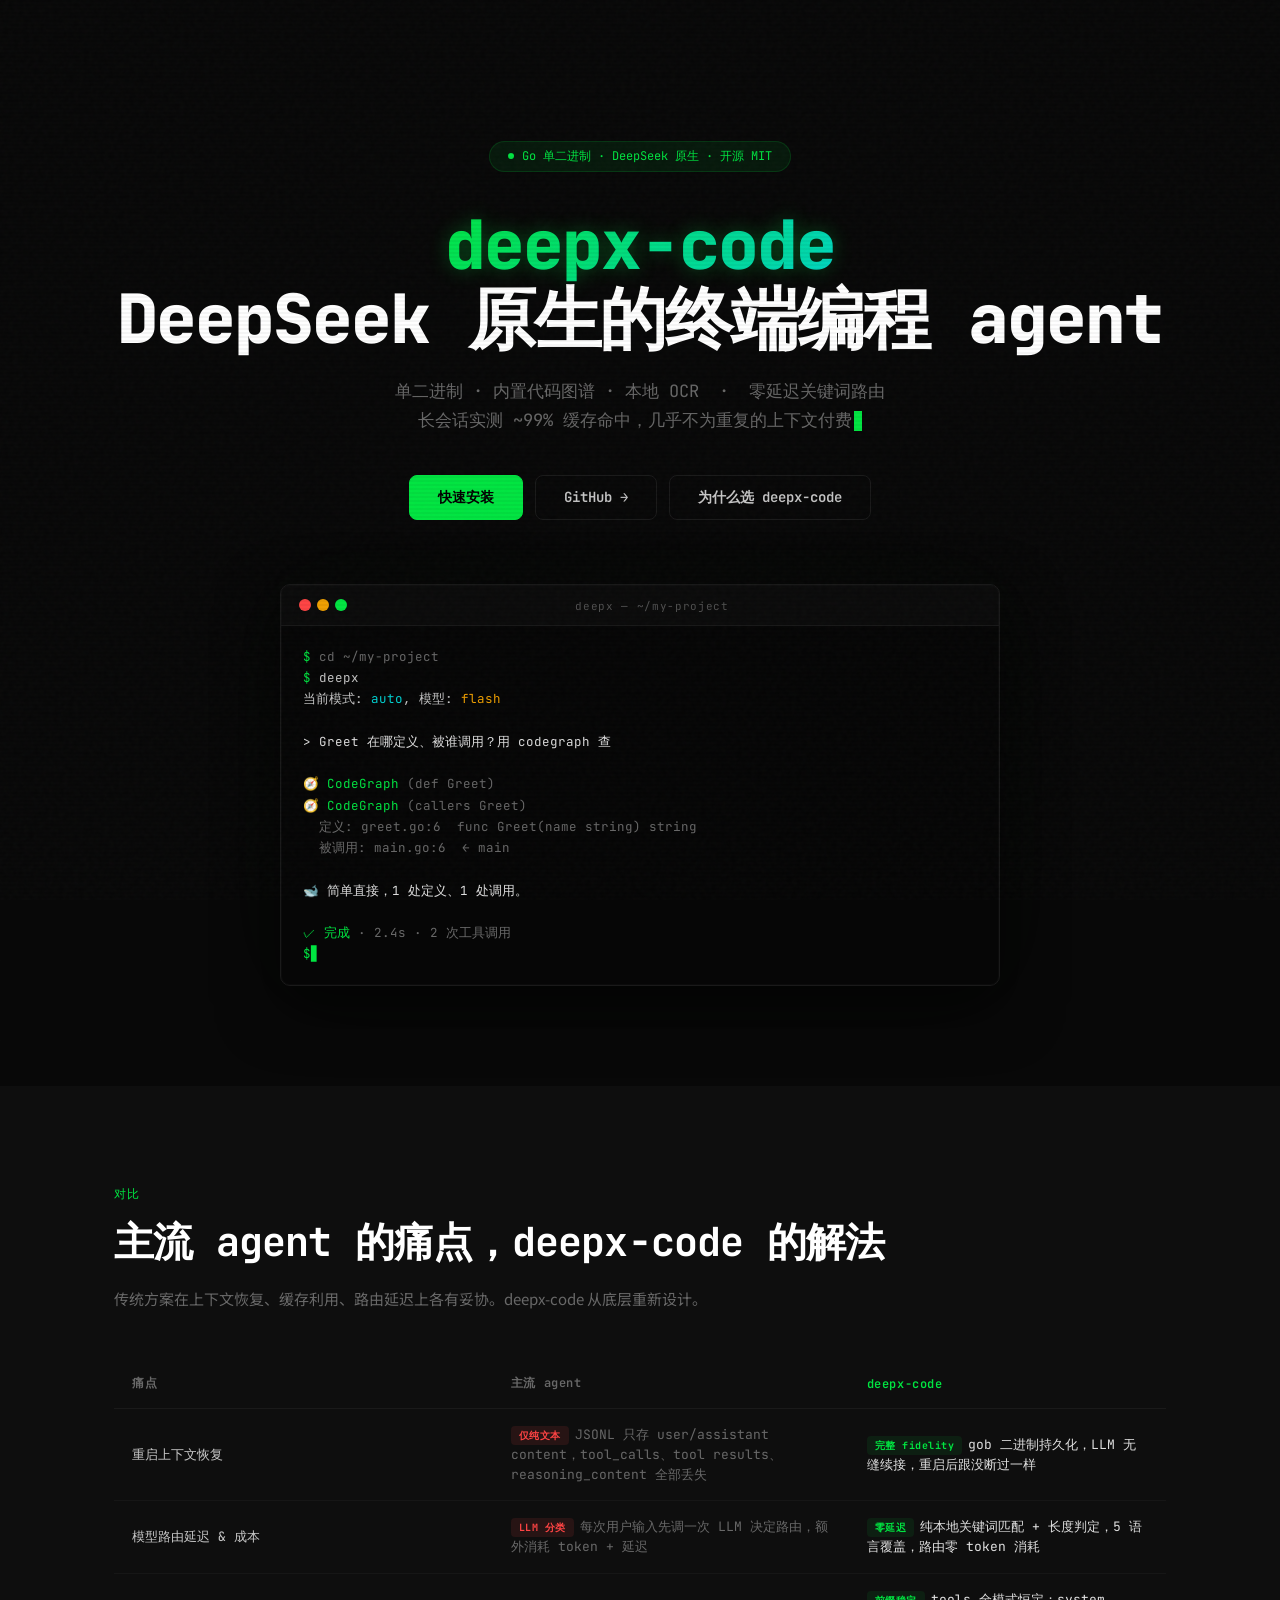
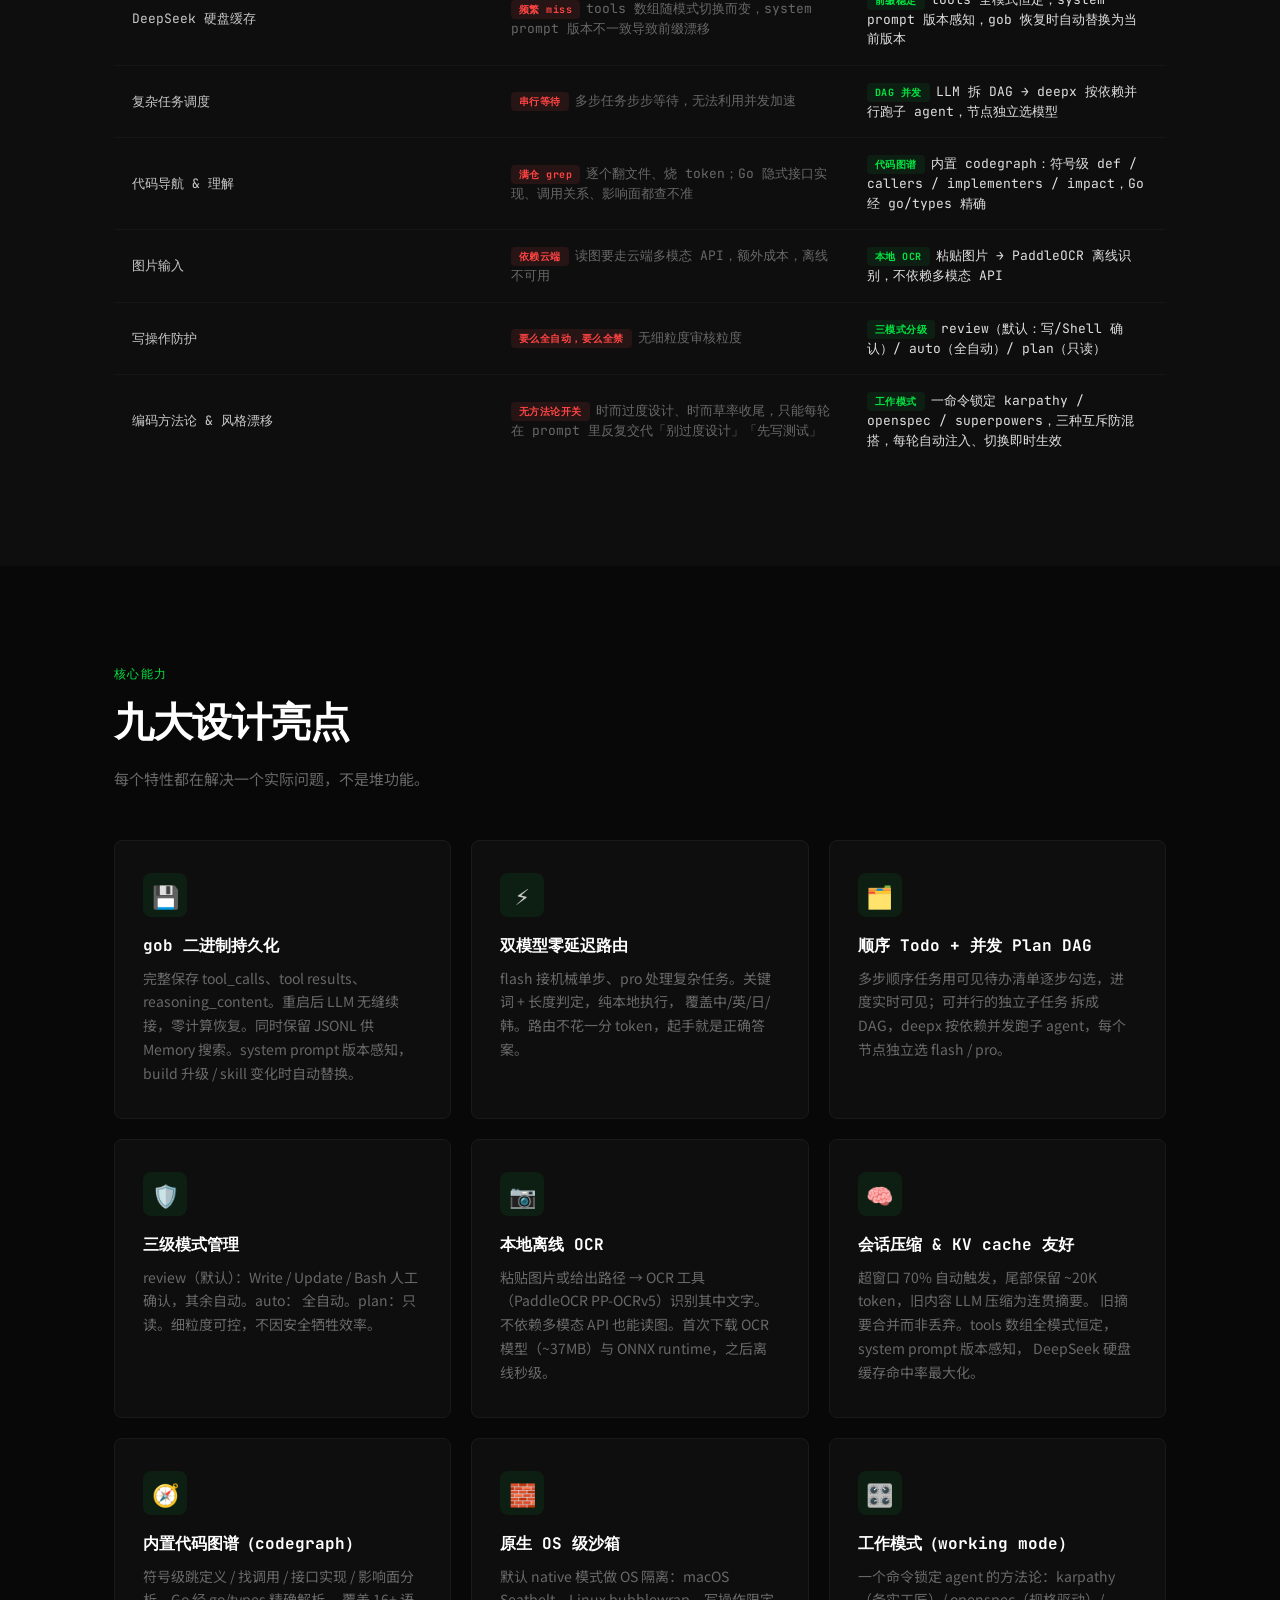
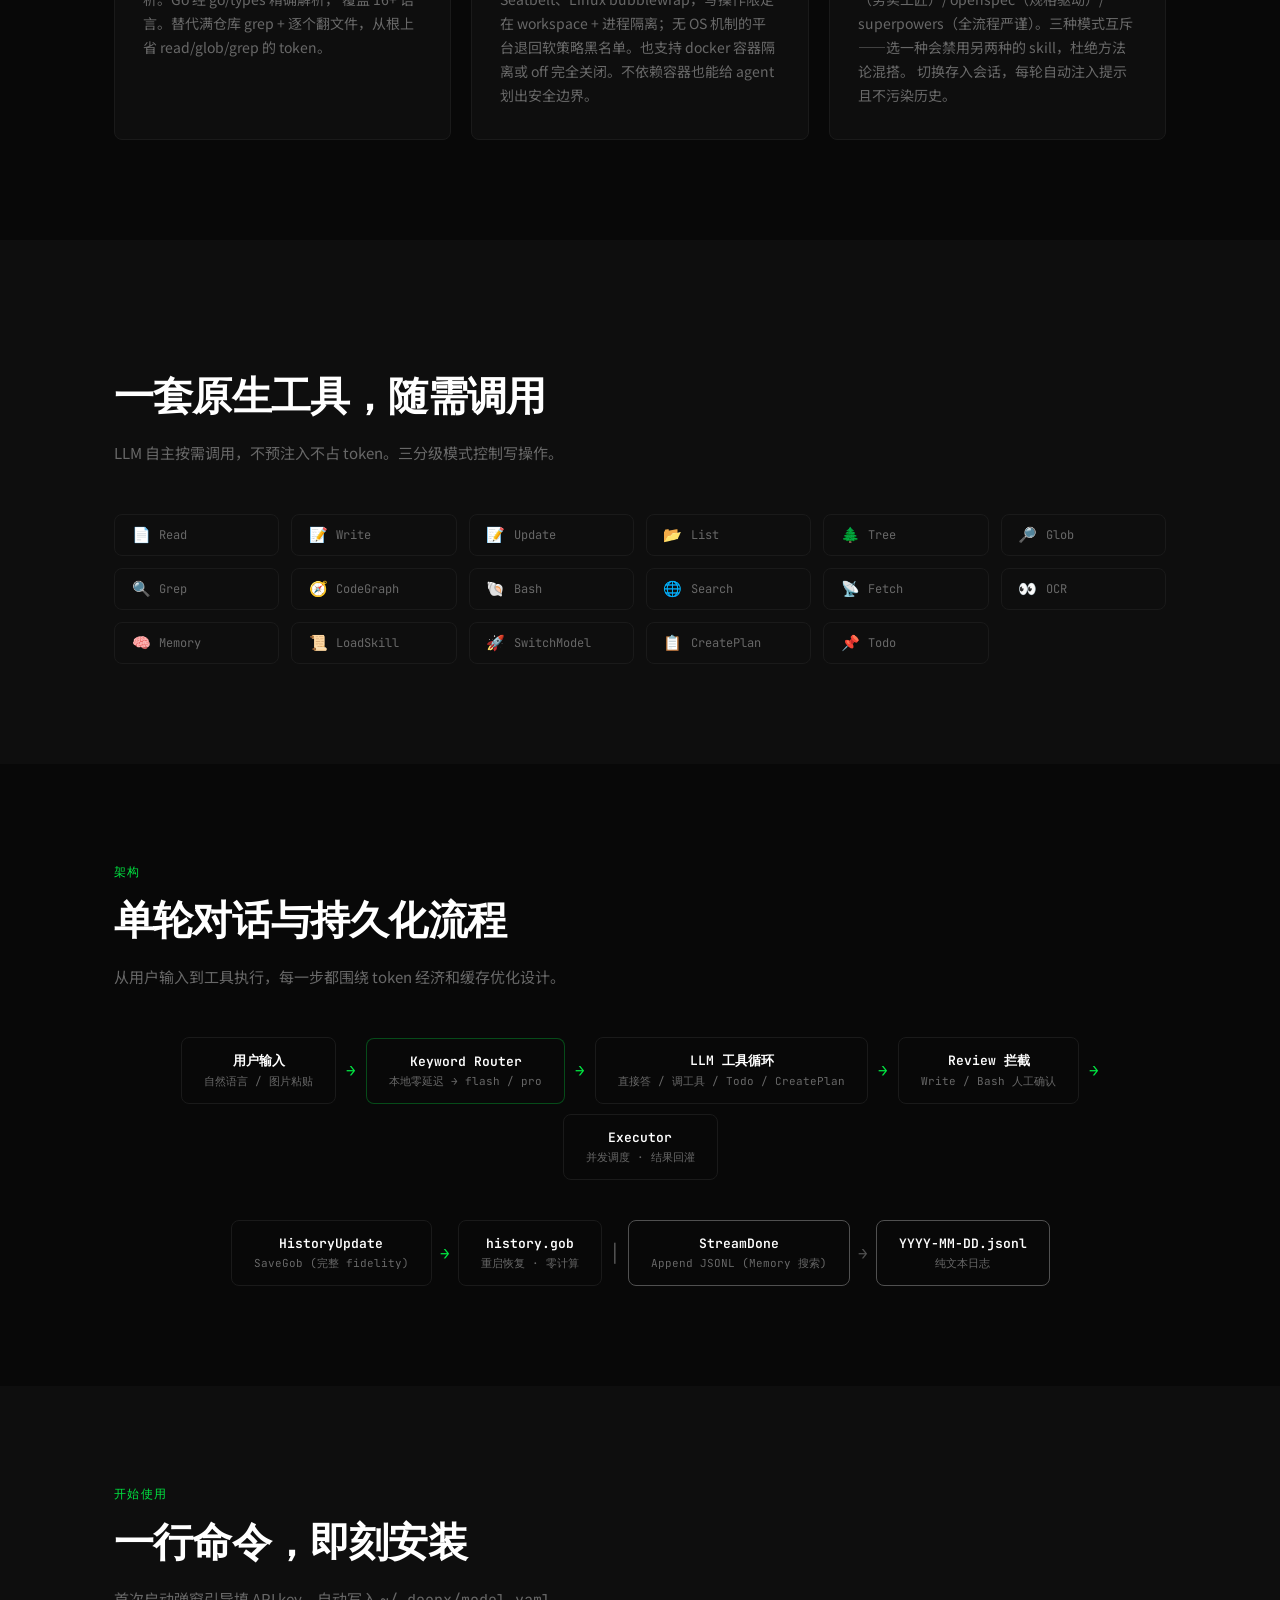
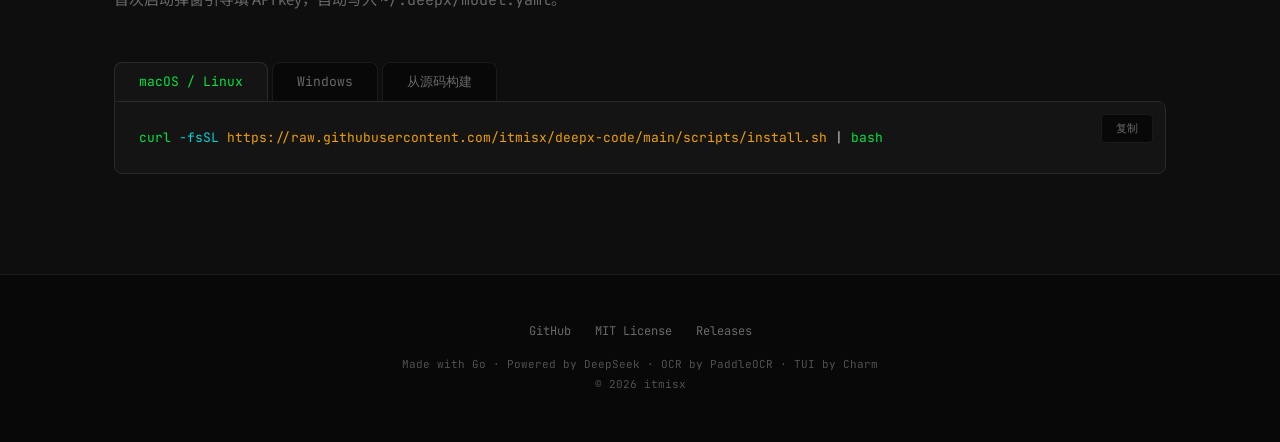
==== index.html @ 098d9503 "📝 update" ====
<!doctype html>
<html lang="zh-CN">
  <head>
    <meta charset="UTF-8" />
    <meta name="viewport" content="width=device-width, initial-scale=1.0" />
    <title>deepx-code — DeepSeek 原生的终端编程 agent</title>
    <meta
      name="description"
      content="deepx-code 是 Go 写的 DeepSeek 原生终端编码 agent：单二进制、长会话 ~99% 缓存命中省钱、内置代码图谱与本地离线 OCR。"
    />
    <link rel="preconnect" href="https://fonts.googleapis.com" />
    <link rel="preconnect" href="https://fonts.gstatic.com" crossorigin />
    <link
      href="https://fonts.googleapis.com/css2?family=JetBrains+Mono:ital,wght@0,400;0,500;0,600;0,700;0,800;1,400&family=Noto+Sans+SC:wght@400;500;600;700&display=swap"
      rel="stylesheet"
    />
    <style>
      /* ── Reset & Vars ── */
      *,
      *::before,
      *::after {
        box-sizing: border-box;
        margin: 0;
        padding: 0;
      }
      :root {
        --bg: #080808;
        --bg-card: #0e0e0e;
        --bg-elevated: #141414;
        --fg: #c8c8c8;
        --fg-dim: #686868;
        --fg-muted: #505050;
        --green: #00e541;
        --green-dim: #00b832;
        --green-subtle: rgba(0, 229, 65, 0.08);
        --amber: #f0a000;
        --red: #ff4444;
        --cyan: #00d4d4;
        --blue: #4080ff;
        --border: #1a1a1a;
        --border-hover: #2a2a2a;
        --font-mono: "JetBrains Mono", monospace;
        --font-sans: "Noto Sans SC", system-ui, sans-serif;
        --max-w: 1100px;
        --radius: 8px;
      }
      html {
        scroll-behavior: smooth;
        background: var(--bg);
        color: var(--fg);
        font-family: var(--font-sans);
        -webkit-font-smoothing: antialiased;
      }
      body {
        min-height: 100vh;
        overflow-x: hidden;
      }

      /* ── CRT Overlay ── */
      body::before {
        content: "";
        position: fixed;
        inset: 0;
        z-index: 9999;
        pointer-events: none;
        opacity: 0.025;
        background-image: url("data:image/svg+xml,%3Csvg viewBox='0 0 256 256' xmlns='http://www.w3.org/2000/svg'%3E%3Cfilter id='n'%3E%3CfeTurbulence type='fractalNoise' baseFrequency='.7' numOctaves='5' stitchTiles='stitch'/%3E%3C/filter%3E%3Crect width='100%25' height='100%25' filter='url(%23n)'/%3E%3C/svg%3E");
      }

      /* ── Scanlines ── */
      .scanlines {
        position: fixed;
        inset: 0;
        z-index: 9998;
        pointer-events: none;
        background: repeating-linear-gradient(
          0deg,
          transparent,
          transparent 2px,
          rgba(0, 0, 0, 0.04) 2px,
          rgba(0, 0, 0, 0.04) 4px
        );
      }

      /* ── Layout ── */
      .container {
        max-width: var(--max-w);
        margin: 0 auto;
        padding: 0 24px;
      }
      section {
        padding: 100px 0;
        position: relative;
      }
      .section-label {
        font-family: var(--font-mono);
        font-size: 12px;
        font-weight: 500;
        color: var(--green);
        letter-spacing: 0.12em;
        text-transform: uppercase;
        margin-bottom: 12px;
        display: block;
      }
      h2 {
        font-family: var(--font-mono);
        font-size: clamp(28px, 4vw, 40px);
        font-weight: 700;
        letter-spacing: -0.02em;
        margin-bottom: 16px;
        color: #fff;
      }
      .section-sub {
        color: var(--fg-dim);
        font-size: 15px;
        line-height: 1.7;
        max-width: 600px;
        margin-bottom: 48px;
      }
      .grid-bg {
        position: absolute;
        inset: 0;
        overflow: hidden;
        pointer-events: none;
        z-index: 0;
        opacity: 0.03;
        background-image:
          linear-gradient(rgba(255, 255, 255, 0.04) 1px, transparent 1px),
          linear-gradient(90deg, rgba(255, 255, 255, 0.04) 1px, transparent 1px);
        background-size: 60px 60px;
      }

      /* ── Typography ── */
      h1, h2, h3, .mono {
        font-family: var(--font-mono);
      }
      p {
        line-height: 1.75;
        color: var(--fg-dim);
        font-size: 15px;
      }

      /* ── Buttons ── */
      .btn {
        display: inline-flex;
        align-items: center;
        gap: 8px;
        padding: 12px 28px;
        border-radius: var(--radius);
        font-family: var(--font-mono);
        font-size: 14px;
        font-weight: 600;
        text-decoration: none;
        cursor: pointer;
        transition: all 0.2s;
        border: 1px solid transparent;
      }
      .btn-primary {
        background: var(--green);
        color: #000;
        border-color: var(--green);
      }
      .btn-primary:hover {
        background: var(--green-dim);
        border-color: var(--green-dim);
      }
      .btn-ghost {
        background: transparent;
        color: var(--fg);
        border-color: var(--border);
      }
      .btn-ghost:hover {
        background: var(--bg-elevated);
        border-color: var(--border-hover);
      }

      /* ── Hero ── */
      .hero {
        padding: 140px 0 100px;
        text-align: center;
        position: relative;
        overflow: hidden;
        min-height: 100vh;
        display: flex;
        align-items: center;
      }
      .hero .grid-bg {
        opacity: 0.05;
        background-size: 80px 80px;
      }
      .hero-badge {
        display: inline-flex;
        align-items: center;
        gap: 8px;
        background: var(--green-subtle);
        border: 1px solid rgba(0, 229, 65, 0.15);
        border-radius: 100px;
        padding: 6px 18px;
        font-family: var(--font-mono);
        font-size: 12px;
        color: var(--green);
        margin-bottom: 36px;
      }
      .hero-badge .dot {
        width: 6px;
        height: 6px;
        background: var(--green);
        border-radius: 50%;
        animation: pulse-dot 2s infinite;
      }
      @keyframes pulse-dot {
        0%, 100% { opacity: 1; }
        50% { opacity: 0.3; }
      }
      .hero h1 {
        font-size: clamp(36px, 6.5vw, 68px);
        font-weight: 800;
        letter-spacing: -0.03em;
        color: #fff;
        line-height: 1.1;
        margin-bottom: 20px;
      }
      .hero h1 .accent {
        background: linear-gradient(135deg, var(--green), var(--cyan));
        -webkit-background-clip: text;
        -webkit-text-fill-color: transparent;
        background-clip: text;
      }
      .hero .tagline {
        font-family: var(--font-mono);
        font-size: clamp(14px, 1.8vw, 17px);
        color: var(--fg-dim);
        max-width: 640px;
        margin: 0 auto 40px;
        line-height: 1.7;
      }
      .hero .tagline .cursor {
        display: inline-block;
        width: 8px;
        height: 1.2em;
        background: var(--green);
        vertical-align: text-bottom;
        margin-left: 2px;
        animation: blink 1s step-end infinite;
      }
      @keyframes blink {
        0%, 100% { opacity: 1; }
        50% { opacity: 0; }
      }
      .hero-actions {
        display: flex;
        gap: 12px;
        justify-content: center;
        flex-wrap: wrap;
        margin-bottom: 64px;
      }

      /* ── Terminal ── */
      .term-wrap {
        max-width: 720px;
        margin: 0 auto;
        position: relative;
        z-index: 1;
      }
      .term {
        background: #060606;
        border: 1px solid var(--border);
        border-radius: 10px;
        overflow: hidden;
        text-align: left;
        box-shadow:
          0 20px 60px rgba(0, 0, 0, 0.6),
          0 0 0 1px rgba(255, 255, 255, 0.02) inset,
          0 0 100px rgba(0, 229, 65, 0.02);
      }
      .term-bar {
        display: flex;
        align-items: center;
        gap: 6px;
        padding: 14px 18px;
        background: rgba(255, 255, 255, 0.02);
        border-bottom: 1px solid var(--border);
      }
      .term-bar span {
        width: 12px;
        height: 12px;
        border-radius: 50%;
      }
      .term-bar .t-red { background: var(--red); }
      .term-bar .t-amber { background: var(--amber); }
      .term-bar .t-green { background: var(--green); }
      .term-bar .t-title {
        flex: 1;
        text-align: center;
        font-family: var(--font-mono);
        font-size: 11px;
        color: var(--fg-muted);
        letter-spacing: 0.06em;
        margin-right: 30px;
      }
      .term-body {
        padding: 20px 22px;
        font-family: var(--font-mono);
        font-size: 12.5px;
        line-height: 1.7;
        overflow-x: auto;
      }
      .term-body .l {
        white-space: pre;
        min-height: 1em;
      }
      .term-body .l .prompt { color: var(--green); }
      .term-body .l .dim { color: var(--fg-dim); }
      .term-body .l .muted { color: var(--fg-muted); }
      .term-body .l .cyan { color: var(--cyan); }
      .term-body .l .amber { color: var(--amber); }
      .term-body .l .red { color: var(--red); }
      .term-body .l .green { color: var(--green); }
      .term-body .l .white { color: #e0e0e0; }
      .cursor-line::after {
        content: "▊";
        display: inline-block;
        animation: blink 1s step-end infinite;
        color: var(--green);
      }

      /* ── Pain Points (对比) ── */
      .pain-section {
        background: var(--bg-card);
      }
      .pain-table {
        width: 100%;
        border-collapse: separate;
        border-spacing: 0;
        font-family: var(--font-mono);
        font-size: 13px;
        position: relative;
        z-index: 1;
      }
      .pain-table th {
        text-align: left;
        padding: 16px 18px;
        font-weight: 600;
        color: #fff;
        border-bottom: 1px solid var(--border);
        font-size: 12px;
        letter-spacing: 0.05em;
      }
      .pain-table th:first-child {
        width: 36%;
        color: var(--fg-dim);
      }
      .pain-table th:nth-child(2) {
        color: var(--fg-dim);
      }
      .pain-table th:last-child {
        color: var(--green);
      }
      .pain-table td {
        padding: 16px 18px;
        border-bottom: 1px solid rgba(255, 255, 255, 0.03);
        line-height: 1.5;
      }
      .pain-table tr:last-child td {
        border-bottom: none;
      }
      .pain-table .vs-old {
        color: var(--fg-dim);
      }
      .pain-table .vs-new {
        color: #e0e0e0;
      }
      .pain-table .vs-badge {
        display: inline-block;
        font-size: 10px;
        font-weight: 700;
        padding: 2px 8px;
        border-radius: 4px;
        letter-spacing: 0.05em;
        margin-right: 6px;
      }
      .vs-badge-old {
        background: rgba(255, 68, 68, 0.1);
        color: var(--red);
      }
      .vs-badge-new {
        background: var(--green-subtle);
        color: var(--green);
      }

      /* ── Features Grid ── */
      .features-grid {
        display: grid;
        grid-template-columns: repeat(auto-fit, minmax(300px, 1fr));
        gap: 20px;
        position: relative;
        z-index: 1;
      }
      .feat-card {
        background: var(--bg-card);
        border: 1px solid var(--border);
        border-radius: var(--radius);
        padding: 32px 28px;
        transition: border-color 0.3s, transform 0.3s, box-shadow 0.3s;
        position: relative;
        overflow: hidden;
      }
      .feat-card:hover {
        border-color: var(--border-hover);
        transform: translateY(-3px);
        box-shadow: 0 8px 30px rgba(0, 0, 0, 0.3);
      }
      .feat-card::after {
        content: "";
        position: absolute;
        top: 0;
        left: 0;
        right: 0;
        height: 1px;
        background: linear-gradient(90deg, transparent, rgba(0, 229, 65, 0.3), transparent);
        opacity: 0;
        transition: opacity 0.3s;
      }
      .feat-card:hover::after {
        opacity: 1;
      }
      .feat-icon {
        width: 44px;
        height: 44px;
        display: flex;
        align-items: center;
        justify-content: center;
        background: var(--green-subtle);
        border-radius: var(--radius);
        font-size: 22px;
        margin-bottom: 18px;
      }
      .feat-card h3 {
        font-size: 16px;
        font-weight: 700;
        color: #fff;
        margin-bottom: 10px;
      }
      .feat-card p {
        font-size: 14px;
        line-height: 1.7;
        color: var(--fg-dim);
      }

      /* ── Tools Grid ── */
      .tools-grid {
        display: grid;
        grid-template-columns: repeat(auto-fill, minmax(160px, 1fr));
        gap: 12px;
        position: relative;
        z-index: 1;
      }
      .tool-chip {
        font-family: var(--font-mono);
        font-size: 12px;
        padding: 10px 16px;
        border: 1px solid var(--border);
        border-radius: var(--radius);
        background: var(--bg-card);
        color: var(--fg-dim);
        display: flex;
        align-items: center;
        gap: 8px;
        transition: border-color 0.2s, color 0.2s, background 0.2s;
      }
      .tool-chip:hover {
        border-color: var(--green);
        color: #e0e0e0;
        background: var(--green-subtle);
      }
      .tool-chip .chip-icon {
        font-size: 15px;
        width: 20px;
        text-align: center;
      }
      .tool-chip .chip-modes {
        margin-left: auto;
        font-size: 9px;
        color: var(--fg-muted);
        letter-spacing: 0.05em;
      }

      /* ── Architecture Flow ── */
      .arch-flow {
        display: flex;
        align-items: center;
        justify-content: center;
        flex-wrap: wrap;
        gap: 10px;
        position: relative;
        z-index: 1;
        font-family: var(--font-mono);
        font-size: 12px;
      }
      .arch-node {
        padding: 14px 22px;
        border: 1px solid var(--border);
        border-radius: var(--radius);
        background: var(--bg);
        text-align: center;
        white-space: nowrap;
        transition: border-color 0.3s;
      }
      .arch-node:hover {
        border-color: var(--green);
      }
      .arch-node .n-title {
        color: #fff;
        font-weight: 600;
        font-size: 13px;
        margin-bottom: 4px;
      }
      .arch-node .n-sub {
        color: var(--fg-dim);
        font-size: 11px;
      }
      .arch-arrow {
        color: var(--green);
        font-size: 16px;
        font-weight: 600;
      }

      /* ── Install ── */
      .install-tabs {
        display: flex;
        gap: 4px;
        margin-bottom: 0;
        flex-wrap: wrap;
        position: relative;
        z-index: 1;
      }
      .install-tab {
        padding: 10px 24px;
        font-family: var(--font-mono);
        font-size: 13px;
        cursor: pointer;
        border: 1px solid var(--border);
        border-bottom: none;
        border-radius: 8px 8px 0 0;
        background: var(--bg);
        color: var(--fg-dim);
        transition: all 0.2s;
      }
      .install-tab.active {
        background: var(--bg-elevated);
        color: var(--green);
        border-color: var(--border-hover) var(--border-hover) var(--bg-elevated);
      }
      .install-tab:hover:not(.active) {
        color: var(--fg);
      }
      .code-block {
        background: var(--bg-elevated);
        border: 1px solid var(--border-hover);
        border-radius: 0 8px 8px 8px;
        padding: 24px;
        font-family: var(--font-mono);
        font-size: 13px;
        line-height: 1.8;
        position: relative;
        overflow-x: auto;
        display: none;
        z-index: 1;
      }
      .code-block.active {
        display: block;
      }
      .code-block .c1 { color: var(--green); }
      .code-block .c2 { color: var(--cyan); }
      .code-block .c3 { color: var(--amber); }
      .code-block .comment { color: var(--fg-muted); }
      .copy-btn {
        position: absolute;
        top: 12px;
        right: 12px;
        padding: 6px 14px;
        font-family: var(--font-mono);
        font-size: 11px;
        background: var(--bg);
        border: 1px solid var(--border);
        color: var(--fg-dim);
        border-radius: 4px;
        cursor: pointer;
        transition: all 0.2s;
      }
      .copy-btn:hover {
        color: var(--green);
        border-color: var(--green);
      }

      /* ── Footer ── */
      footer {
        border-top: 1px solid var(--border);
        padding: 48px 0;
        text-align: center;
        font-family: var(--font-mono);
        font-size: 12px;
        color: var(--fg-muted);
      }
      footer a {
        color: var(--fg-dim);
        text-decoration: none;
        transition: color 0.2s;
      }
      footer a:hover {
        color: var(--green);
      }
      footer .footer-links {
        display: flex;
        gap: 24px;
        justify-content: center;
        flex-wrap: wrap;
        margin-bottom: 16px;
      }
      footer .footer-credit {
        font-size: 11px;
        color: var(--fg-muted);
      }

      /* ── Reveal ── */
      .reveal {
        opacity: 0;
        transform: translateY(30px);
        transition: opacity 0.6s ease, transform 0.6s ease;
      }
      .reveal.visible {
        opacity: 1;
        transform: translateY(0);
      }
      .reveal-d1 { transition-delay: 0.08s; }
      .reveal-d2 { transition-delay: 0.16s; }
      .reveal-d3 { transition-delay: 0.24s; }
      .reveal-d4 { transition-delay: 0.32s; }
      .reveal-d5 { transition-delay: 0.40s; }
      .reveal-d6 { transition-delay: 0.48s; }
      .reveal-d7 { transition-delay: 0.56s; }
      .reveal-d8 { transition-delay: 0.64s; }
      .reveal-d9 { transition-delay: 0.72s; }

      /* ── Responsive ── */
      @media (max-width: 768px) {
        section { padding: 60px 0; }
        .hero { padding: 100px 0 60px; min-height: auto; }
        .hero h1 { font-size: 32px; }
        .term-body { font-size: 11px; padding: 16px; }
        .arch-flow { flex-direction: column; gap: 6px; }
        .arch-arrow { transform: rotate(90deg); }
        .features-grid { grid-template-columns: 1fr; }
        .pain-table th, .pain-table td { padding: 12px 14px; font-size: 12px; }
        .pain-table th:first-child { width: auto; }
        .pain-table { font-size: 11px; }
        .tools-grid { grid-template-columns: repeat(auto-fill, minmax(140px, 1fr)); }
      }

      /* ── Section alt bg ── */
      .bg-alt { background: var(--bg-card); }

      /* ── Glow ── */
      .glow-green {
        text-shadow: 0 0 20px rgba(0, 229, 65, 0.3);
      }
    </style>
  </head>
  <body>
    <div class="scanlines"></div>

    <!-- ═══════════════════ HERO ═══════════════════ -->
    <section class="hero">
      <div class="grid-bg"></div>
      <div class="container">
        <div class="hero-badge reveal">
          <span class="dot"></span> Go 单二进制 · DeepSeek 原生 · 开源 MIT
        </div>
        <h1 class="reveal reveal-d1">
          <span class="accent glow-green">deepx-code</span><br />
          DeepSeek 原生的终端编程 agent
        </h1>
        <p class="tagline reveal reveal-d2">
          单二进制 · 内置代码图谱 · 本地 OCR&nbsp;&nbsp;·&nbsp;&nbsp;零延迟关键词路由<br />
          长会话实测 ~99% 缓存命中，几乎不为重复的上下文付费<span class="cursor"></span>
        </p>
        <div class="hero-actions reveal reveal-d3">
          <a href="#install" class="btn btn-primary">快速安装</a>
          <a href="https://github.com/itmisx/deepx-code" class="btn btn-ghost" target="_blank">GitHub →</a>
          <a href="#compare" class="btn btn-ghost">为什么选 deepx-code</a>
        </div>

        <!-- Terminal Mockup -->
        <div class="term-wrap reveal reveal-d4">
          <div class="term">
            <div class="term-bar">
              <span class="t-red"></span><span class="t-amber"></span><span class="t-green"></span>
              <span class="t-title">deepx — ~/my-project</span>
            </div>
            <div class="term-body">
              <div class="l"><span class="prompt">$</span> <span class="dim">cd ~/my-project</span></div>
              <div class="l"><span class="prompt">$</span> deepx</div>
              <div class="l">当前模式: <span class="cyan">auto</span>, 模型: <span class="amber">flash</span></div>
              <div class="l">&nbsp;</div>
              <div class="l"><span class="white">&gt; Greet 在哪定义、被谁调用？用 codegraph 查</span></div>
              <div class="l">&nbsp;</div>
              <div class="l"><span class="green">🧭 CodeGraph</span> <span class="dim">(def Greet)</span></div>
              <div class="l"><span class="green">🧭 CodeGraph</span> <span class="dim">(callers Greet)</span></div>
              <div class="l"><span class="dim">  定义: greet.go:6  func Greet(name string) string</span></div>
              <div class="l"><span class="dim">  被调用: main.go:6  ← main</span></div>
              <div class="l">&nbsp;</div>
              <div class="l"><span class="white">🐋 简单直接，1 处定义、1 处调用。</span></div>
              <div class="l">&nbsp;</div>
              <div class="l"><span class="green">✓ 完成</span> <span class="dim">· 2.4s · 2 次工具调用</span></div>
              <div class="l cursor-line"><span class="prompt">$</span></div>
            </div>
          </div>
        </div>
      </div>
    </section>

    <!-- ═══════════════════ PAIN POINTS ═══════════════════ -->
    <section class="bg-alt" id="compare">
      <div class="grid-bg"></div>
      <div class="container">
        <span class="section-label reveal">对比</span>
        <h2 class="reveal reveal-d1">主流 agent 的痛点，deepx-code 的解法</h2>
        <p class="section-sub reveal reveal-d2">
          传统方案在上下文恢复、缓存利用、路由延迟上各有妥协。deepx-code 从底层重新设计。
        </p>
        <table class="pain-table reveal reveal-d3">
          <thead>
            <tr>
              <th>痛点</th>
              <th>主流 agent</th>
              <th>deepx-code</th>
            </tr>
          </thead>
          <tbody>
            <tr>
              <td>重启上下文恢复</td>
              <td class="vs-old"><span class="vs-badge vs-badge-old">仅纯文本</span>JSONL 只存 user/assistant content，tool_calls、tool results、reasoning_content 全部丢失</td>
              <td class="vs-new"><span class="vs-badge vs-badge-new">完整 fidelity</span>gob 二进制持久化，LLM 无缝续接，重启后跟没断过一样</td>
            </tr>
            <tr>
              <td>模型路由延迟 &amp; 成本</td>
              <td class="vs-old"><span class="vs-badge vs-badge-old">LLM 分类</span>每次用户输入先调一次 LLM 决定路由，额外消耗 token + 延迟</td>
              <td class="vs-new"><span class="vs-badge vs-badge-new">零延迟</span>纯本地关键词匹配 + 长度判定，5 语言覆盖，路由零 token 消耗</td>
            </tr>
            <tr>
              <td>DeepSeek 硬盘缓存</td>
              <td class="vs-old"><span class="vs-badge vs-badge-old">频繁 miss</span>tools 数组随模式切换而变，system prompt 版本不一致导致前缀漂移</td>
              <td class="vs-new"><span class="vs-badge vs-badge-new">前缀稳定</span>tools 全模式恒定；system prompt 版本感知，gob 恢复时自动替换为当前版本</td>
            </tr>
            <tr>
              <td>复杂任务调度</td>
              <td class="vs-old"><span class="vs-badge vs-badge-old">串行等待</span>多步任务步步等待，无法利用并发加速</td>
              <td class="vs-new"><span class="vs-badge vs-badge-new">DAG 并发</span>LLM 拆 DAG → deepx 按依赖并行跑子 agent，节点独立选模型</td>
            </tr>
            <tr>
              <td>代码导航 &amp; 理解</td>
              <td class="vs-old"><span class="vs-badge vs-badge-old">满仓 grep</span>逐个翻文件、烧 token；Go 隐式接口实现、调用关系、影响面都查不准</td>
              <td class="vs-new"><span class="vs-badge vs-badge-new">代码图谱</span>内置 codegraph：符号级 def / callers / implementers / impact，Go 经 go/types 精确</td>
            </tr>
            <tr>
              <td>图片输入</td>
              <td class="vs-old"><span class="vs-badge vs-badge-old">依赖云端</span>读图要走云端多模态 API，额外成本，离线不可用</td>
              <td class="vs-new"><span class="vs-badge vs-badge-new">本地 OCR</span>粘贴图片 → PaddleOCR 离线识别，不依赖多模态 API</td>
            </tr>
            <tr>
              <td>写操作防护</td>
              <td class="vs-old"><span class="vs-badge vs-badge-old">要么全自动，要么全禁</span>无细粒度审核粒度</td>
              <td class="vs-new"><span class="vs-badge vs-badge-new">三模式分级</span>review（默认：写/Shell 确认）/ auto（全自动）/ plan（只读）</td>
            </tr>
            <tr>
              <td>编码方法论 &amp; 风格漂移</td>
              <td class="vs-old"><span class="vs-badge vs-badge-old">无方法论开关</span>时而过度设计、时而草率收尾，只能每轮在 prompt 里反复交代「别过度设计」「先写测试」</td>
              <td class="vs-new"><span class="vs-badge vs-badge-new">工作模式</span>一命令锁定 karpathy / openspec / superpowers，三种互斥防混搭，每轮自动注入、切换即时生效</td>
            </tr>
          </tbody>
        </table>
      </div>
    </section>

    <!-- ═══════════════════ FEATURES ═══════════════════ -->
    <section>
      <div class="container">
        <span class="section-label reveal">核心能力</span>
        <h2 class="reveal reveal-d1">九大设计亮点</h2>
        <p class="section-sub reveal reveal-d2">
          每个特性都在解决一个实际问题，不是堆功能。
        </p>
        <div class="features-grid">
          <div class="feat-card reveal reveal-d1">
            <div class="feat-icon">💾</div>
            <h3>gob 二进制持久化</h3>
            <p>
              完整保存 tool_calls、tool results、reasoning_content。重启后 LLM
              无缝续接，零计算恢复。同时保留 JSONL 供 Memory 搜索。system prompt
              版本感知，build 升级 / skill 变化时自动替换。
            </p>
          </div>
          <div class="feat-card reveal reveal-d2">
            <div class="feat-icon">⚡</div>
            <h3>双模型零延迟路由</h3>
            <p>
              flash 接机械单步、pro 处理复杂任务。关键词 + 长度判定，纯本地执行，
              覆盖中/英/日/韩。路由不花一分 token，起手就是正确答案。
            </p>
          </div>
          <div class="feat-card reveal reveal-d3">
            <div class="feat-icon">🗂️</div>
            <h3>顺序 Todo + 并发 Plan DAG</h3>
            <p>
              多步顺序任务用可见待办清单逐步勾选，进度实时可见；可并行的独立子任务
              拆成 DAG，deepx 按依赖并发跑子 agent，每个节点独立选 flash / pro。
            </p>
          </div>
          <div class="feat-card reveal reveal-d4">
            <div class="feat-icon">🛡️</div>
            <h3>三级模式管理</h3>
            <p>
              review（默认）：Write / Update / Bash 人工确认，其余自动。auto：
              全自动。plan：只读。细粒度可控，不因安全牺牲效率。
            </p>
          </div>
          <div class="feat-card reveal reveal-d5">
            <div class="feat-icon">📷</div>
            <h3>本地离线 OCR</h3>
            <p>
              粘贴图片或给出路径 → OCR 工具（PaddleOCR PP-OCRv5）识别其中文字。
              不依赖多模态 API 也能读图。首次下载 OCR 模型（~37MB）与 ONNX runtime，之后离线秒级。
            </p>
          </div>
          <div class="feat-card reveal reveal-d6">
            <div class="feat-icon">🧠</div>
            <h3>会话压缩 &amp; KV cache 友好</h3>
            <p>
              超窗口 70% 自动触发，尾部保留 ~20K token，旧内容 LLM 压缩为连贯摘要。
              旧摘要合并而非丢弃。tools 数组全模式恒定，system prompt 版本感知，
              DeepSeek 硬盘缓存命中率最大化。
            </p>
          </div>
          <div class="feat-card reveal reveal-d7">
            <div class="feat-icon">🧭</div>
            <h3>内置代码图谱（codegraph）</h3>
            <p>
              符号级跳定义 / 找调用 / 接口实现 / 影响面分析。Go 经 go/types 精确解析，
              覆盖 16+ 语言。替代满仓库 grep + 逐个翻文件，从根上省 read/glob/grep 的 token。
            </p>
          </div>
          <div class="feat-card reveal reveal-d8">
            <div class="feat-icon">🧱</div>
            <h3>原生 OS 级沙箱</h3>
            <p>
              默认 native 模式做 OS 隔离：macOS Seatbelt、Linux bubblewrap，写操作限定在
              workspace + 进程隔离；无 OS 机制的平台退回软策略黑名单。也支持 docker 容器隔离或
              off 完全关闭。不依赖容器也能给 agent 划出安全边界。
            </p>
          </div>
          <div class="feat-card reveal reveal-d9">
            <div class="feat-icon">🎛️</div>
            <h3>工作模式（working mode）</h3>
            <p>
              一个命令锁定 agent 的方法论：karpathy（务实工匠）/ openspec（规格驱动）/
              superpowers（全流程严谨）。三种模式互斥——选一种会禁用另两种的 skill，杜绝方法论混搭。
              切换存入会话，每轮自动注入提示且不污染历史。
            </p>
          </div>
        </div>
      </div>
    </section>

    <!-- ═══════════════════ TOOLS ═══════════════════ -->
    <section class="bg-alt">
      <div class="grid-bg"></div>
      <div class="container">
        <span class="section-label reveal">工具箱</span>
        <h2 class="reveal reveal-d1">一套原生工具，随需调用</h2>
        <p class="section-sub reveal reveal-d2">
          LLM 自主按需调用，不预注入不占 token。三分级模式控制写操作。
        </p>
        <div class="tools-grid">
          <div class="tool-chip reveal reveal-d1"><span class="chip-icon">📄</span> Read</div>
          <div class="tool-chip reveal reveal-d2"><span class="chip-icon">📝</span> Write</div>
          <div class="tool-chip reveal reveal-d1"><span class="chip-icon">📝</span> Update</div>
          <div class="tool-chip reveal reveal-d2"><span class="chip-icon">📂</span> List</div>
          <div class="tool-chip reveal reveal-d1"><span class="chip-icon">🌲</span> Tree</div>
          <div class="tool-chip reveal reveal-d2"><span class="chip-icon">🔎</span> Glob</div>
          <div class="tool-chip reveal reveal-d1"><span class="chip-icon">🔍</span> Grep</div>
          <div class="tool-chip reveal reveal-d2"><span class="chip-icon">🧭</span> CodeGraph</div>
          <div class="tool-chip reveal reveal-d1"><span class="chip-icon">🐚</span> Bash</div>
          <div class="tool-chip reveal reveal-d1"><span class="chip-icon">🌐</span> Search</div>
          <div class="tool-chip reveal reveal-d2"><span class="chip-icon">📡</span> Fetch</div>
          <div class="tool-chip reveal reveal-d1"><span class="chip-icon">👀</span> OCR</div>
          <div class="tool-chip reveal reveal-d2"><span class="chip-icon">🧠</span> Memory</div>
          <div class="tool-chip reveal reveal-d1"><span class="chip-icon">📜</span> LoadSkill</div>
          <div class="tool-chip reveal reveal-d2"><span class="chip-icon">🚀</span> SwitchModel</div>
          <div class="tool-chip reveal reveal-d1"><span class="chip-icon">📋</span> CreatePlan</div>
          <div class="tool-chip reveal reveal-d2"><span class="chip-icon">📌</span> Todo</div>
        </div>
      </div>
    </section>

    <!-- ═══════════════════ ARCHITECTURE ═══════════════════ -->
    <section>
      <div class="grid-bg"></div>
      <div class="container">
        <span class="section-label reveal">架构</span>
        <h2 class="reveal reveal-d1">单轮对话与持久化流程</h2>
        <p class="section-sub reveal reveal-d2">
          从用户输入到工具执行，每一步都围绕 token 经济和缓存优化设计。
        </p>
        <div class="arch-flow reveal reveal-d3" style="margin-bottom: 40px;">
          <div class="arch-node">
            <div class="n-title">用户输入</div>
            <div class="n-sub">自然语言 / 图片粘贴</div>
          </div>
          <span class="arch-arrow">→</span>
          <div class="arch-node" style="border-color: rgba(0, 229, 65, 0.3);">
            <div class="n-title">Keyword Router</div>
            <div class="n-sub">本地零延迟 → flash / pro</div>
          </div>
          <span class="arch-arrow">→</span>
          <div class="arch-node">
            <div class="n-title">LLM 工具循环</div>
            <div class="n-sub">直接答 / 调工具 / Todo / CreatePlan</div>
          </div>
          <span class="arch-arrow">→</span>
          <div class="arch-node">
            <div class="n-title">Review 拦截</div>
            <div class="n-sub">Write / Bash 人工确认</div>
          </div>
          <span class="arch-arrow">→</span>
          <div class="arch-node">
            <div class="n-title">Executor</div>
            <div class="n-sub">并发调度 · 结果回灌</div>
          </div>
        </div>
        <div class="arch-flow reveal reveal-d4" style="gap: 8px;">
          <div class="arch-node">
            <div class="n-title">HistoryUpdate</div>
            <div class="n-sub">SaveGob (完整 fidelity)</div>
          </div>
          <span class="arch-arrow">→</span>
          <div class="arch-node">
            <div class="n-title">history.gob</div>
            <div class="n-sub">重启恢复 · 零计算</div>
          </div>
          <span class="arch-arrow" style="color: var(--fg-muted);">│</span>
          <div class="arch-node" style="border-color: var(--fg-muted);">
            <div class="n-title">StreamDone</div>
            <div class="n-sub">Append JSONL (Memory 搜索)</div>
          </div>
          <span class="arch-arrow" style="color: var(--fg-muted);">→</span>
          <div class="arch-node" style="border-color: var(--fg-muted);">
            <div class="n-title">YYYY-MM-DD.jsonl</div>
            <div class="n-sub">纯文本日志</div>
          </div>
        </div>
      </div>
    </section>

    <!-- ═══════════════════ INSTALL ═══════════════════ -->
    <section class="bg-alt" id="install">
      <div class="container">
        <span class="section-label reveal">开始使用</span>
        <h2 class="reveal reveal-d1">一行命令，即刻安装</h2>
        <p class="section-sub reveal reveal-d2">
          首次启动弹窗引导填 API key，自动写入 <span class="mono">~/.deepx/model.yaml</span>。
        </p>
        <div class="install-tabs reveal reveal-d3">
          <button class="install-tab active" data-tab="tab-mac">macOS / Linux</button>
          <button class="install-tab" data-tab="tab-win">Windows</button>
          <button class="install-tab" data-tab="tab-src">从源码构建</button>
        </div>
        <div class="code-block active reveal reveal-d4" id="tab-mac">
          <button class="copy-btn" data-copy="curl -fsSL https://raw.githubusercontent.com/itmisx/deepx-code/main/scripts/install.sh | bash">复制</button>
          <span class="c1">curl</span> <span class="c2">-fsSL</span>
          <span class="c3">https://raw.githubusercontent.com/itmisx/deepx-code/main/scripts/install.sh</span>
          | <span class="c1">bash</span>
        </div>
        <div class="code-block reveal reveal-d4" id="tab-win">
          <button class="copy-btn" data-copy="irm https://raw.githubusercontent.com/itmisx/deepx-code/main/scripts/install.ps1 | iex">复制</button>
          <span class="c1">irm</span>
          <span class="c3">https://raw.githubusercontent.com/itmisx/deepx-code/main/scripts/install.ps1</span>
          | <span class="c1">iex</span>
        </div>
        <div class="code-block reveal reveal-d4" id="tab-src">
          <button class="copy-btn" data-copy="git clone https://github.com/itmisx/deepx-code.git && cd deepx-code && go build .">复制</button>
          <span class="c1">git</span> clone <span class="c3">https://github.com/itmisx/deepx-code.git</span><br />
          <span class="c1">cd</span> deepx-code<br />
          <span class="c1">go</span> build . <span class="comment"># 需要 Go 1.25+</span>
        </div>
      </div>
    </section>

    <!-- ═══════════════════ FOOTER ═══════════════════ -->
    <footer>
      <div class="container">
        <div class="footer-links">
          <a href="https://github.com/itmisx/deepx-code" target="_blank">GitHub</a>
          <a href="https://github.com/itmisx/deepx-code/blob/main/LICENSE" target="_blank">MIT License</a>
          <a href="https://github.com/itmisx/deepx-code/releases" target="_blank">Releases</a>
        </div>
        <p class="footer-credit">
          Made with Go · Powered by DeepSeek · OCR by PaddleOCR · TUI by Charm<br />
          &copy; 2026 itmisx
        </p>
      </div>
    </footer>

    <script>
      // ── Tab switching ──
      document.querySelectorAll(".install-tab").forEach((tab) => {
        tab.addEventListener("click", () => {
          document.querySelectorAll(".install-tab").forEach((t) => t.classList.remove("active"));
          document.querySelectorAll(".code-block").forEach((b) => b.classList.remove("active"));
          tab.classList.add("active");
          document.getElementById(tab.dataset.tab).classList.add("active");
        });
      });

      // ── Copy button ──
      document.querySelectorAll(".copy-btn").forEach((btn) => {
        btn.addEventListener("click", () => {
          const text = btn.dataset.copy;
          navigator.clipboard.writeText(text).then(() => {
            const orig = btn.textContent;
            btn.textContent = "已复制!";
            btn.style.color = "var(--green)";
            btn.style.borderColor = "var(--green)";
            setTimeout(() => {
              btn.textContent = orig;
              btn.style.color = "";
              btn.style.borderColor = "";
            }, 1500);
          });
        });
      });

      // ── Scroll reveal ──
      const observer = new IntersectionObserver(
        (entries) => {
          entries.forEach((entry) => {
            if (entry.isIntersecting) {
              entry.target.classList.add("visible");
            }
          });
        },
        { threshold: 0.15, rootMargin: "0px 0px -40px 0px" },
      );
      document.querySelectorAll(".reveal").forEach((el) => observer.observe(el));
      // Trigger initial visible elements
      setTimeout(() => {
        document.querySelectorAll(".reveal").forEach((el) => {
          const rect = el.getBoundingClientRect();
          if (rect.top < window.innerHeight) el.classList.add("visible");
        });
      }, 100);
    </script>
  </body>
</html>
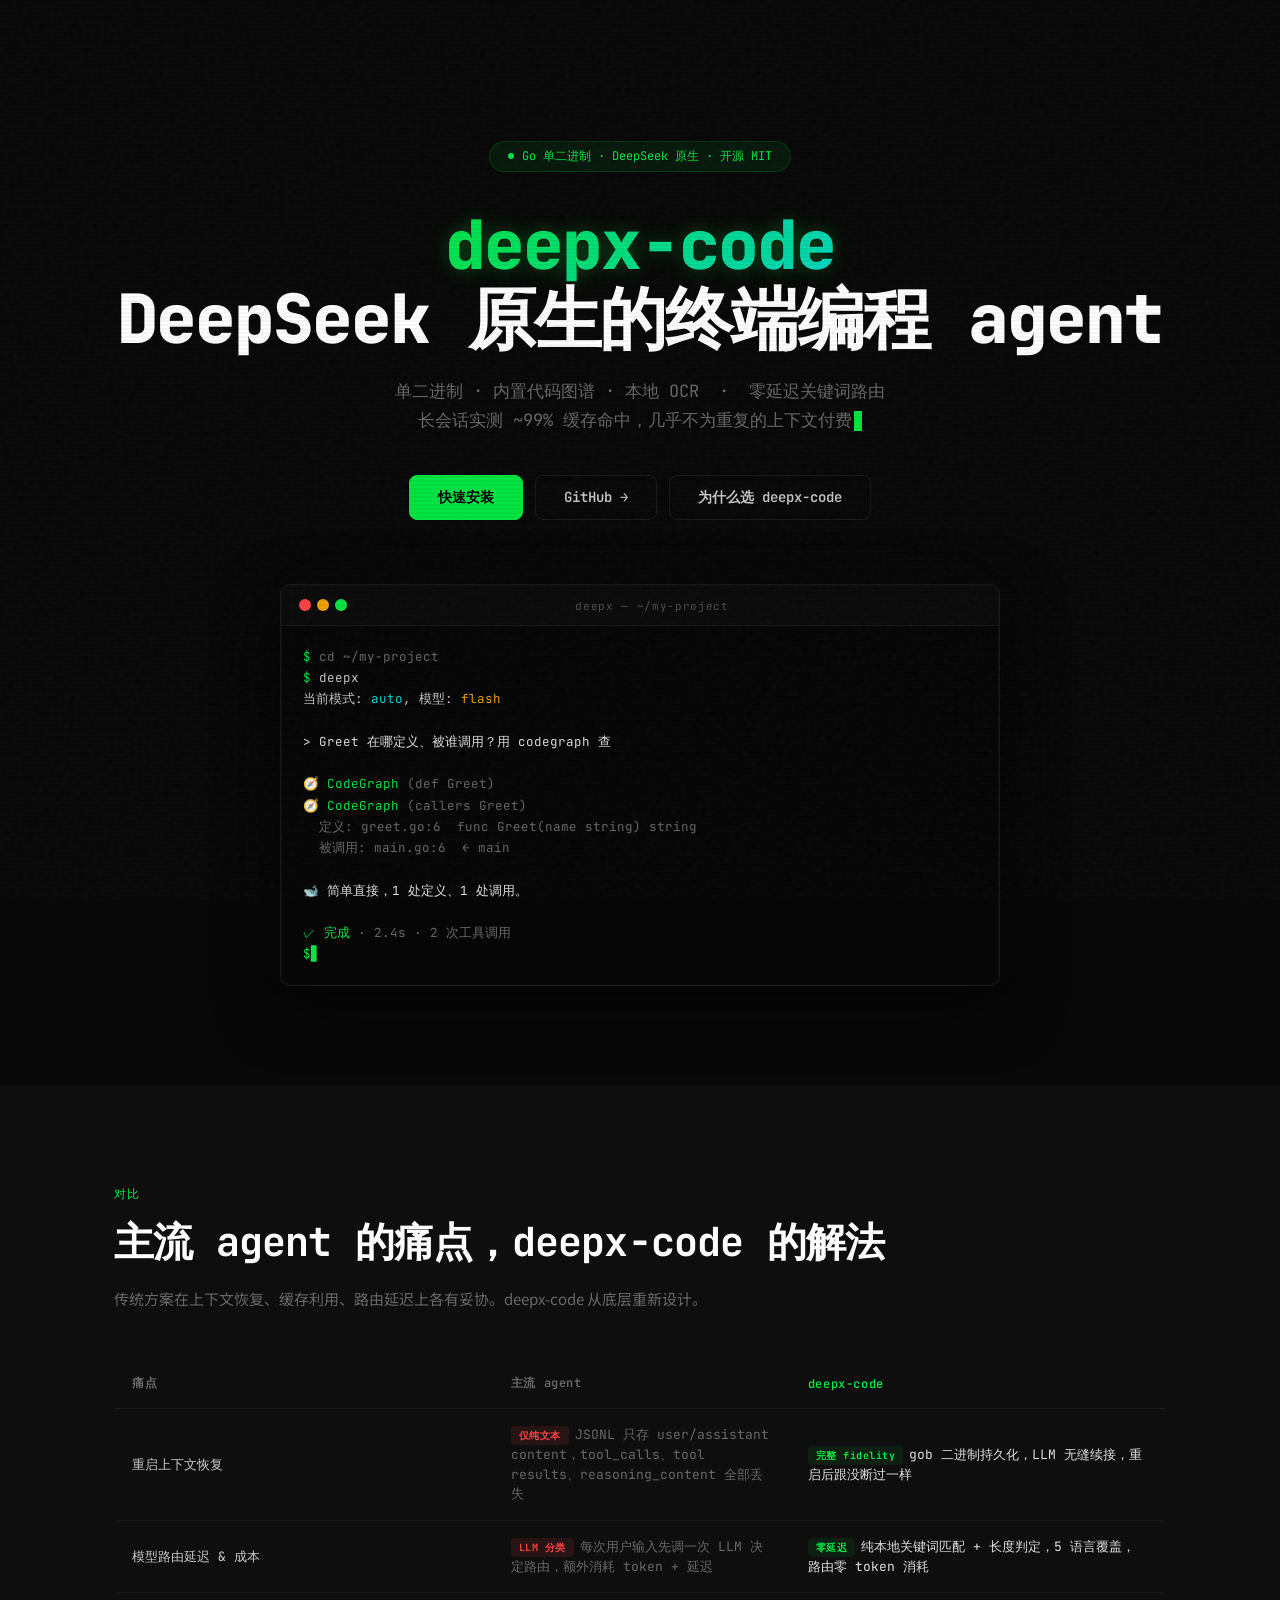
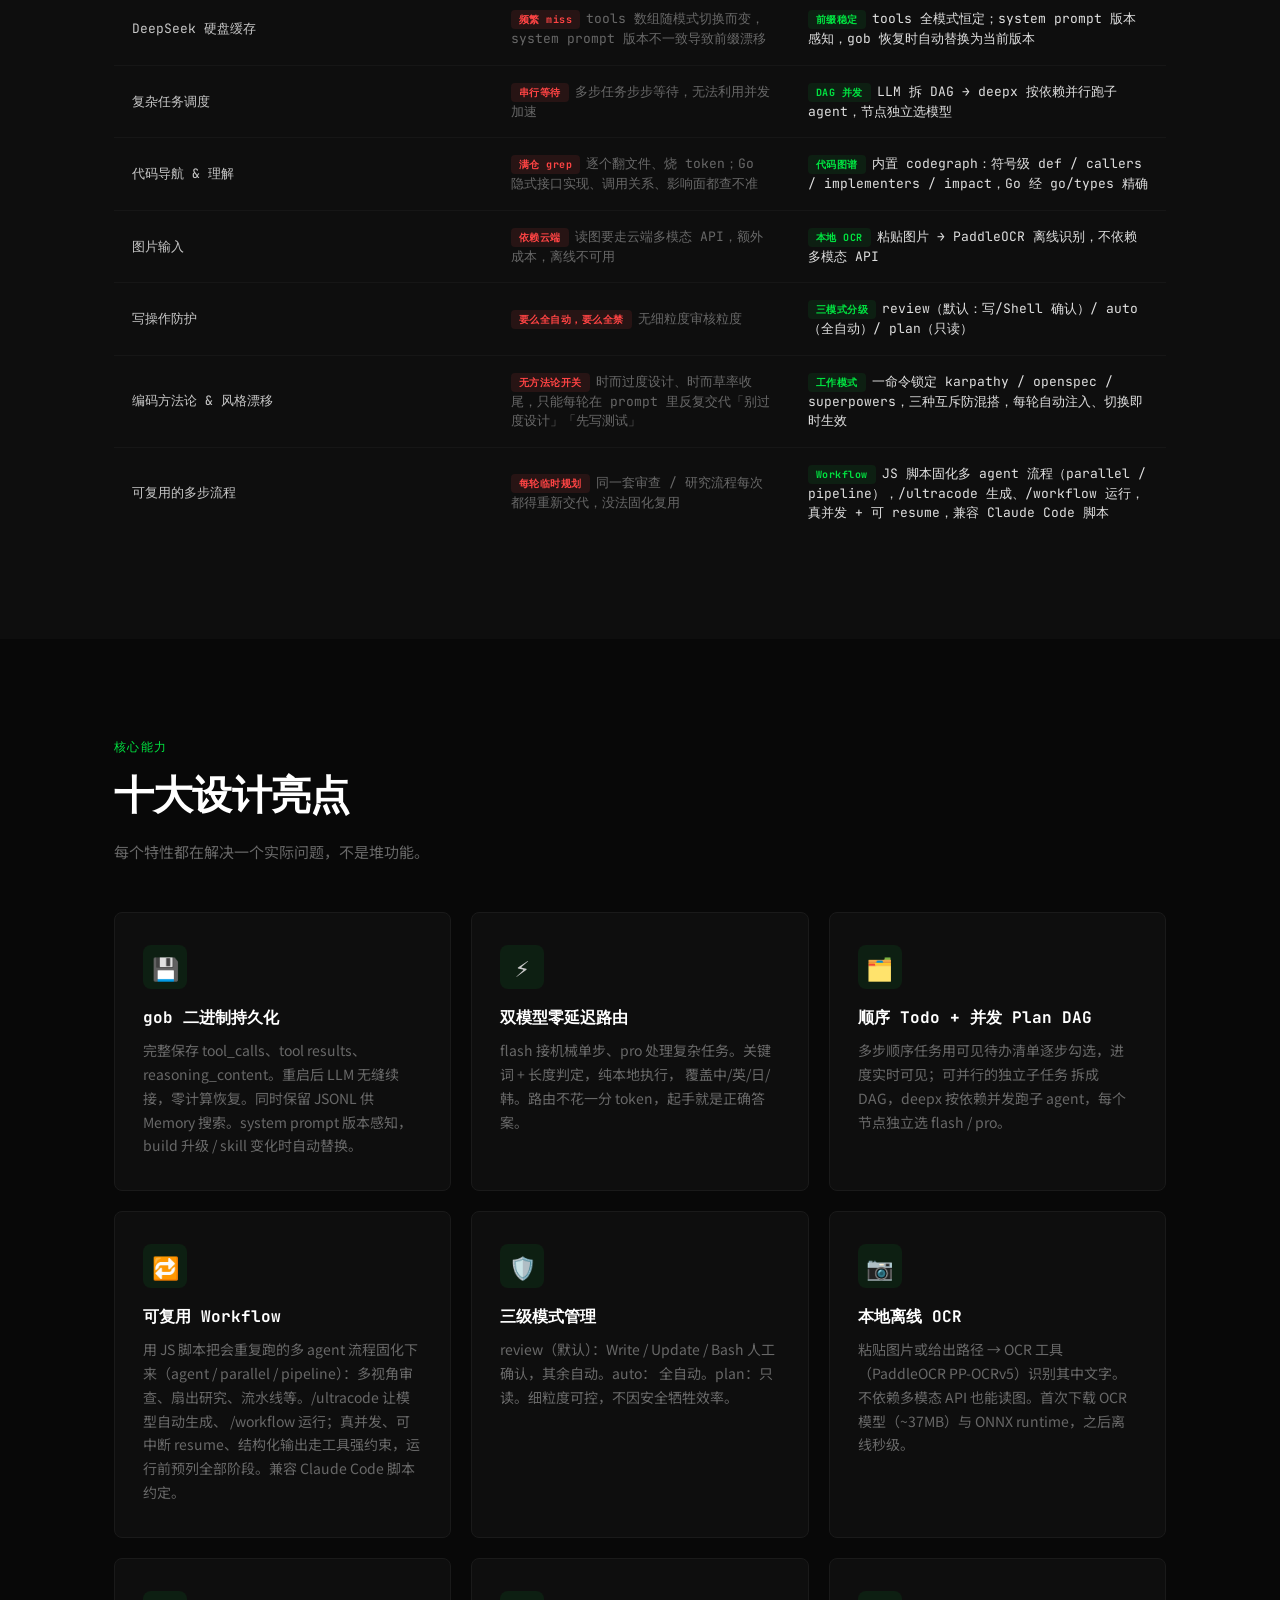
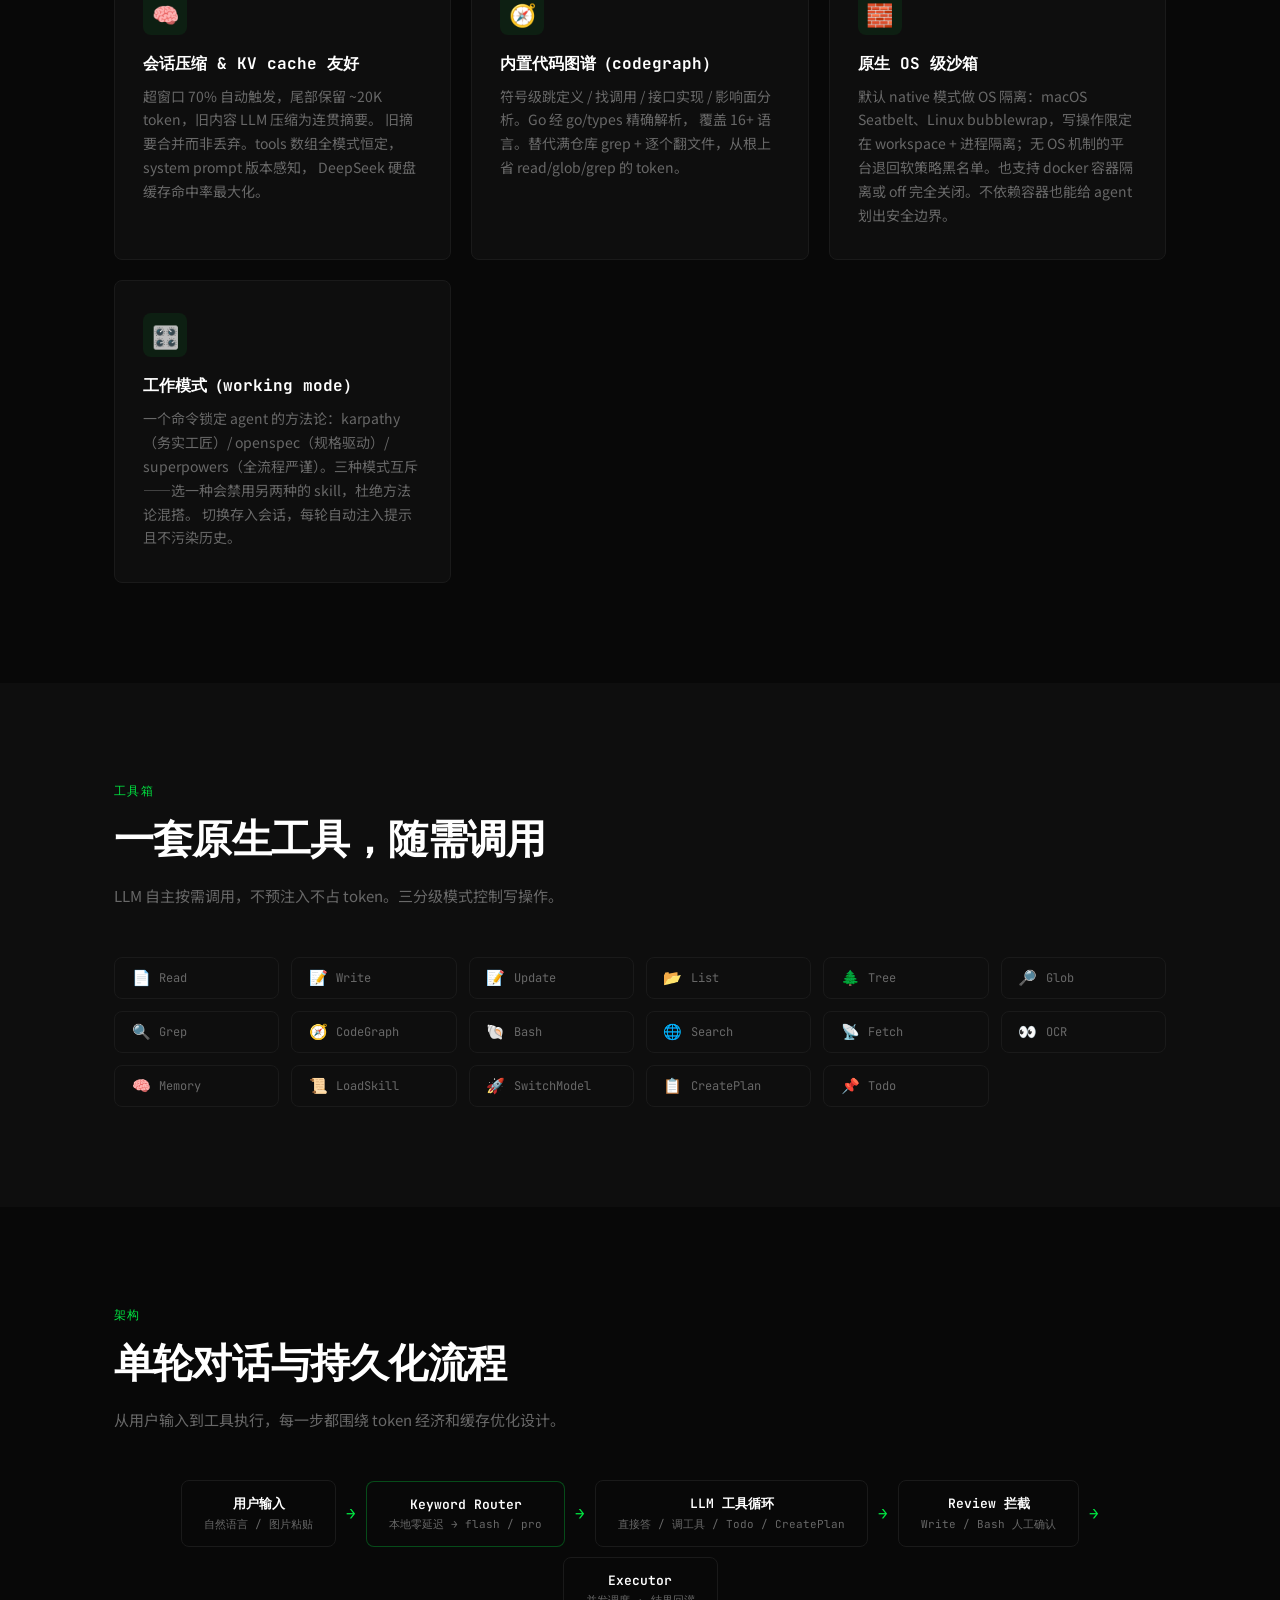
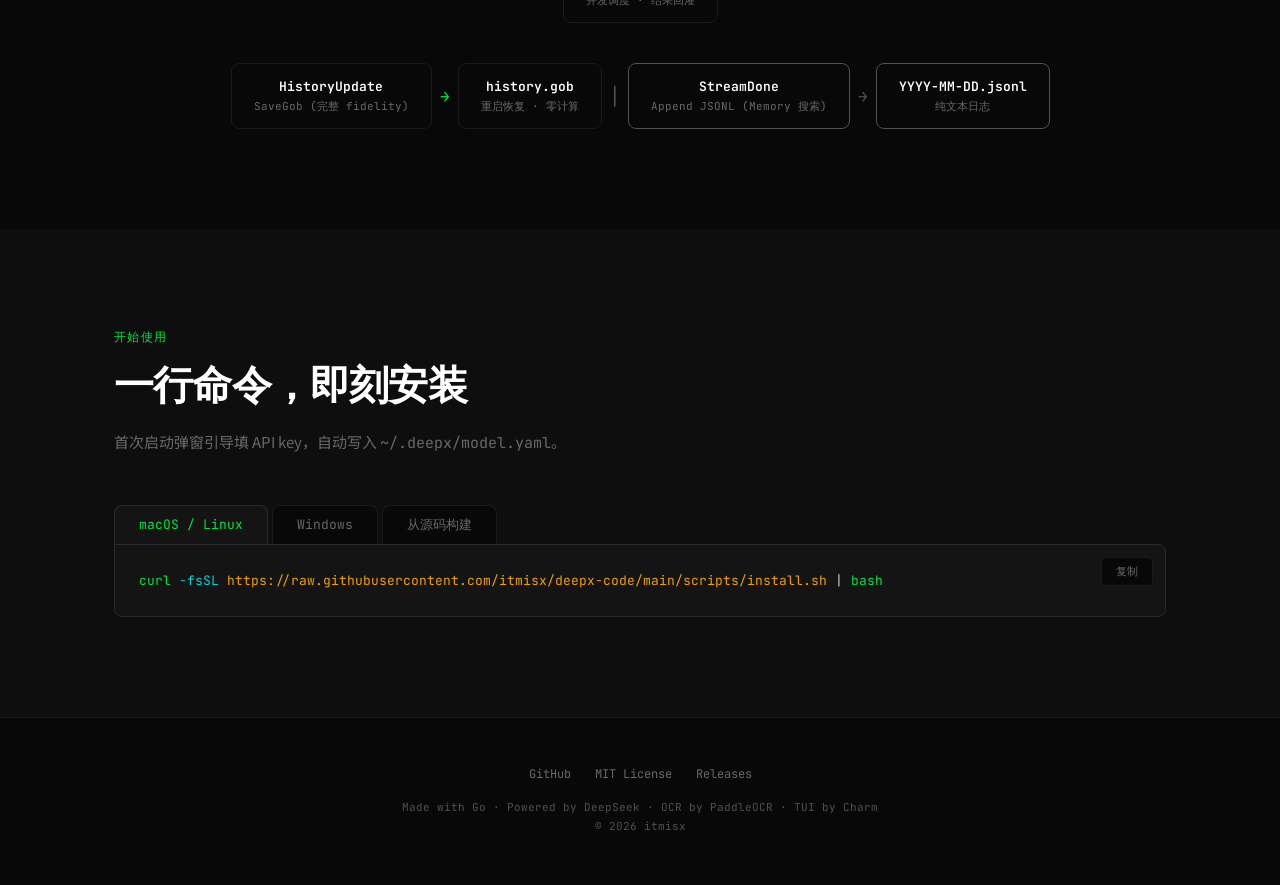
==== commit 0acff9c2: "Merge pull request #117 from itmisx/feature/workflow ✨ workflow" ====
--- a/index.html
+++ b/index.html
@@ -777,6 +777,11 @@
               <td class="vs-old"><span class="vs-badge vs-badge-old">无方法论开关</span>时而过度设计、时而草率收尾，只能每轮在 prompt 里反复交代「别过度设计」「先写测试」</td>
               <td class="vs-new"><span class="vs-badge vs-badge-new">工作模式</span>一命令锁定 karpathy / openspec / superpowers，三种互斥防混搭，每轮自动注入、切换即时生效</td>
             </tr>
+            <tr>
+              <td>可复用的多步流程</td>
+              <td class="vs-old"><span class="vs-badge vs-badge-old">每轮临时规划</span>同一套审查 / 研究流程每次都得重新交代，没法固化复用</td>
+              <td class="vs-new"><span class="vs-badge vs-badge-new">Workflow</span>JS 脚本固化多 agent 流程（parallel / pipeline），/ultracode 生成、/workflow 运行，真并发 + 可 resume，兼容 Claude Code 脚本</td>
+            </tr>
           </tbody>
         </table>
       </div>
@@ -786,7 +791,7 @@
     <section>
       <div class="container">
         <span class="section-label reveal">核心能力</span>
-        <h2 class="reveal reveal-d1">九大设计亮点</h2>
+        <h2 class="reveal reveal-d1">十大设计亮点</h2>
         <p class="section-sub reveal reveal-d2">
           每个特性都在解决一个实际问题，不是堆功能。
         </p>
@@ -814,6 +819,16 @@
             <p>
               多步顺序任务用可见待办清单逐步勾选，进度实时可见；可并行的独立子任务
               拆成 DAG，deepx 按依赖并发跑子 agent，每个节点独立选 flash / pro。
+            </p>
+          </div>
+          <div class="feat-card reveal reveal-d4">
+            <div class="feat-icon">🔁</div>
+            <h3>可复用 Workflow</h3>
+            <p>
+              用 JS 脚本把会重复跑的多 agent 流程固化下来（agent / parallel /
+              pipeline）：多视角审查、扇出研究、流水线等。/ultracode 让模型自动生成、
+              /workflow 运行；真并发、可中断 resume、结构化输出走工具强约束，运行前预列全部阶段。兼容
+              Claude Code 脚本约定。
             </p>
           </div>
           <div class="feat-card reveal reveal-d4">
